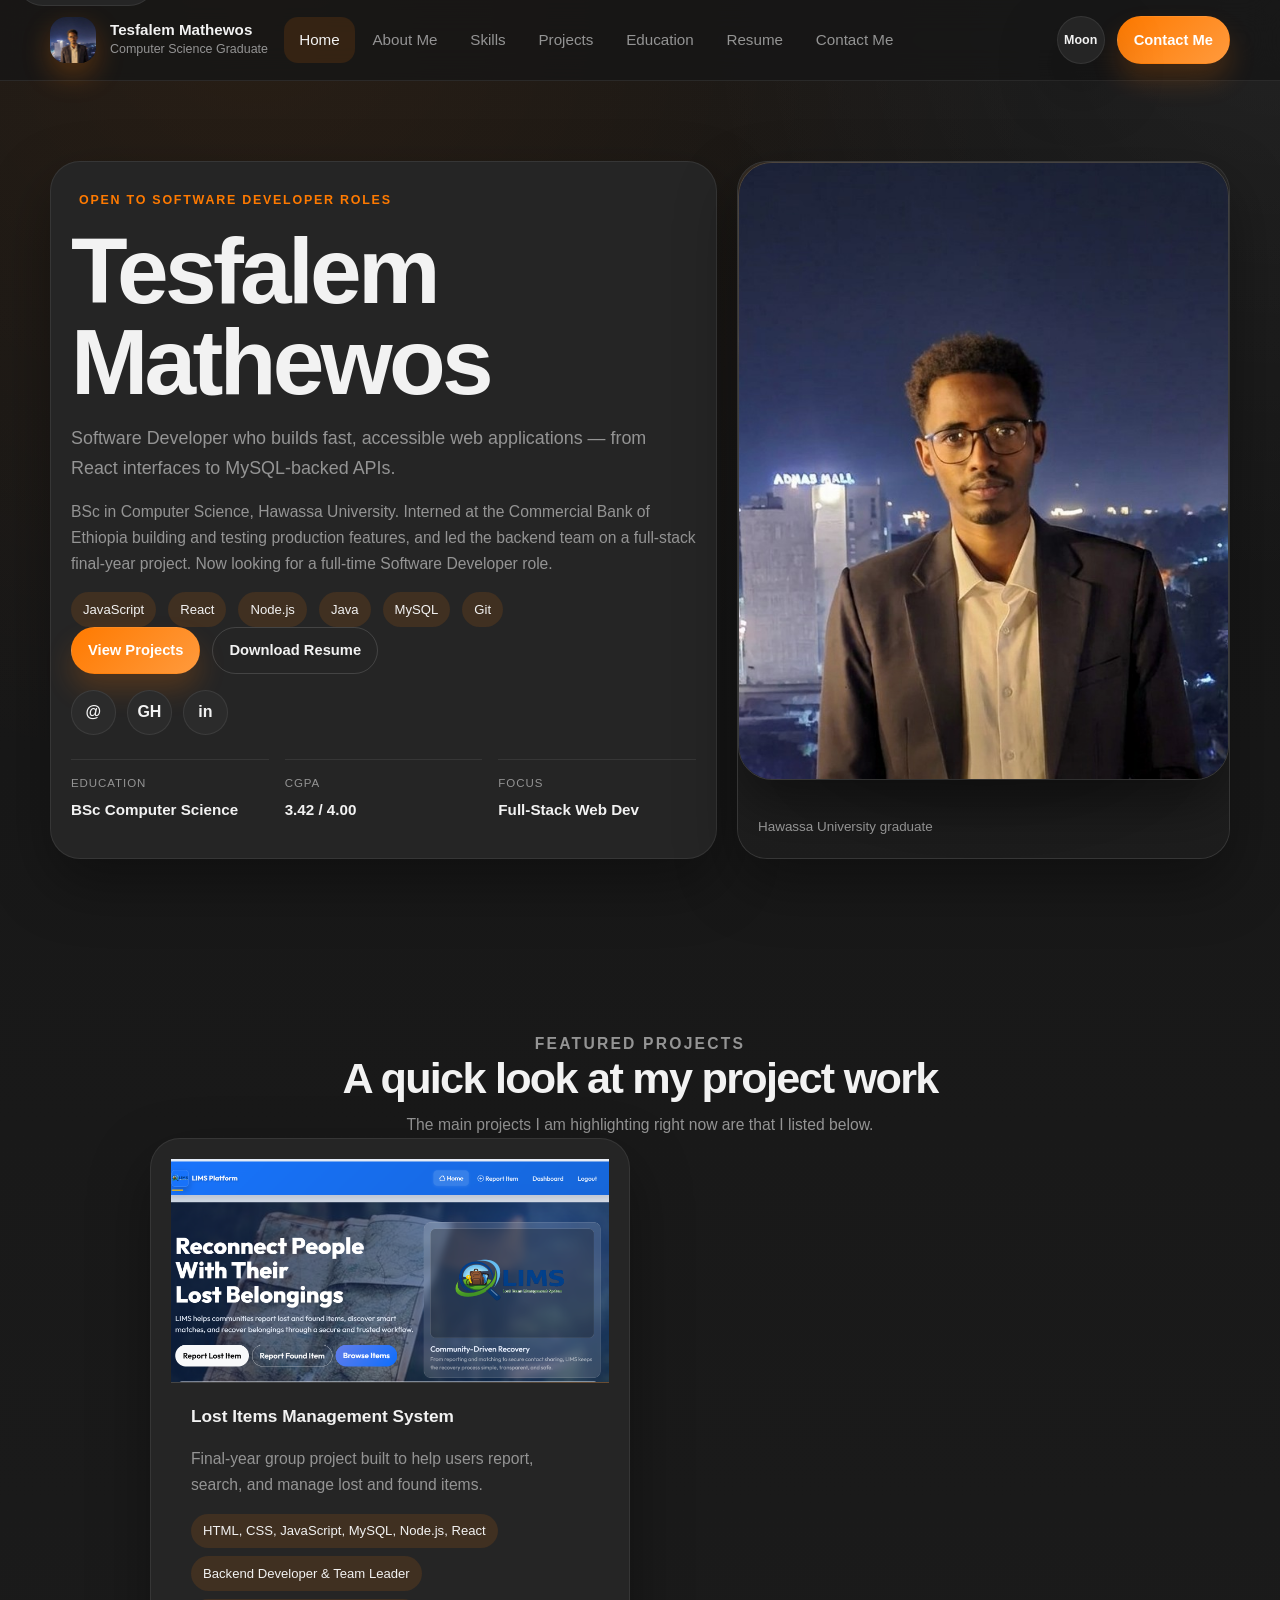
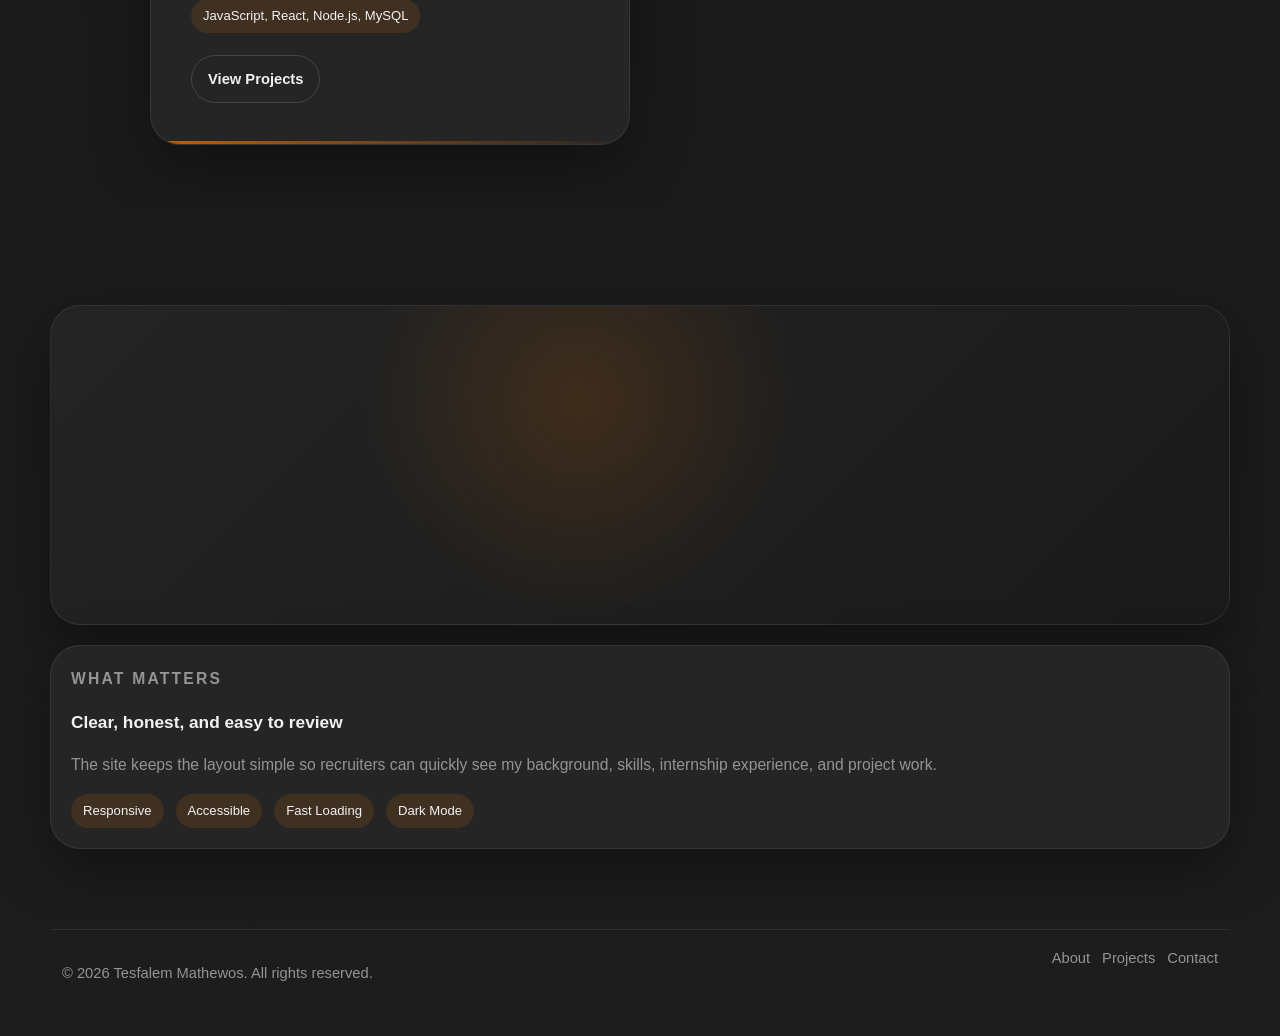
==== index.html @ 022b609b "first commit" ====
<!DOCTYPE html>
<html lang="en" data-page="home">
<head>
  <meta charset="UTF-8" />
  <meta name="viewport" content="width=device-width, initial-scale=1.0" />
  <meta name="description" content="Tesfalem Mathewos - Software Developer and Computer Science graduate specializing in JavaScript, React, Node.js and MySQL. View projects and resume." />
  <meta name="theme-color" content="#161616" />
  <title>Tesfalem Mathewos | Software Developer</title>
  <link rel="stylesheet" href="css/style.css" />
</head>
<body>
  <a class="skip-link" href="#main-content">Skip to content</a>

  <header class="site-header">
    <div class="container nav-shell">
      <a class="brand" href="index.html" aria-label="Home">
        <picture>
          <source srcset="images/tesfalem-mathewos-photo.webp" type="image/webp" />
          <img class="brand-mark" src="images/tesfalem-mathewos-photo.jpg" alt="Tesfalem Mathewos" width="46" height="46" loading="eager" decoding="async" />
        </picture>
        <span class="brand-text">
          <strong>Tesfalem Mathewos</strong>
          <span>Computer Science Graduate</span>
        </span>
      </a>

      <button class="icon-button mobile-toggle" type="button" aria-label="Toggle navigation" aria-expanded="false" aria-controls="primary-navigation">
        <span aria-hidden="true"></span><span aria-hidden="true"></span><span aria-hidden="true"></span>
      </button>

      <nav class="site-nav" id="primary-navigation" aria-label="Primary navigation">
        <a href="index.html">Home</a>
        <a href="about.html">About Me</a>
        <a href="skills.html">Skills</a>
        <a href="projects.html">Projects</a>
        <a href="education.html">Education</a>
        <a href="resume.html">Resume</a>
        <a href="contact.html">Contact Me</a>
      </nav>

      <div class="nav-actions">
        <button class="icon-button theme-toggle" type="button" aria-label="Toggle dark mode" aria-pressed="false">
          <span class="theme-icon theme-sun" aria-hidden="true">Sun</span>
          <span class="theme-icon theme-moon" aria-hidden="true">Moon</span>
        </button>
        <a class="button button-primary button-small" href="contact.html">Contact Me</a>
      </div>
    </div>
  </header>
  <main id="main-content">
    <section class="section page-hero">
      <div class="container hero-grid">
        <div class="hero-copy reveal">
          <p class="eyebrow"><span class="status-dot" aria-hidden="true"></span>Open to Software Developer roles</p>
          <h1>Tesfalem Mathewos</h1>
          <p class="lead">Software Developer who builds fast, accessible web applications&nbsp;— from React interfaces to MySQL-backed APIs.</p>
          <p class="intro">BSc in Computer Science, Hawassa University. Interned at the Commercial Bank of Ethiopia building and testing production features, and led the backend team on a full-stack final-year project. Now looking for a full-time Software Developer role.</p>

          <ul class="chip-row" aria-label="Core technologies">
            <li class="chip">JavaScript</li>
            <li class="chip">React</li>
            <li class="chip">Node.js</li>
            <li class="chip">Java</li>
            <li class="chip">MySQL</li>
            <li class="chip">Git</li>
          </ul>

          <div class="button-row">
            <a class="button button-primary button-small" href="projects.html">View Projects</a>
            <a class="button button-secondary button-small" href="assets/Tesfalem-Mathewos-CV.pdf" download>Download Resume</a>
          </div>

          <div class="social-row" aria-label="Social links">
            <a class="social-pill" href="mailto:tesfalemmathewos20@gmail.com" aria-label="Email Tesfalem">@</a>
            <a class="social-pill" href="https://github.com/fillet-tesf" target="_blank" rel="noopener noreferrer" aria-label="GitHub profile (opens in a new tab)">GH</a>
            <a class="social-pill" href="https://www.linkedin.com/in/tesfalem-mathewos" target="_blank" rel="noopener noreferrer" aria-label="LinkedIn profile (opens in a new tab)">in</a>
          </div>

          <dl class="hero-metrics" aria-label="Professional highlights">
            <div><dt>Education</dt><dd>BSc Computer Science</dd></div>
            <div><dt>CGPA</dt><dd>3.42 / 4.00</dd></div>
            <div><dt>Focus</dt><dd>Full-Stack Web Dev</dd></div>
          </dl>
        </div>

        <aside class="hero-visual reveal" aria-label="Professional photo">
          <div class="portrait-stage">
            <picture>
              <source srcset="images/tesfalem-mathewos-photo.webp" type="image/webp" />
              <img
                class="portrait-photo"
                src="images/tesfalem-mathewos-photo.jpg"
                alt="Tesfalem Mathewos professional portrait"
                width="554"
                height="614"
                loading="eager"
                decoding="async"
                fetchpriority="high"
              />
            </picture>
            <div class="portrait-scrim" aria-hidden="true"></div>
            <div class="portrait-caption">
              <span>Hawassa University graduate</span>
            </div>
          </div>
        </aside>
      </div>
    </section>

    <section class="section">
      <div class="container">
        <div class="section-heading centered reveal">
          <p class="eyebrow">Featured Projects</p>
          <h2>A quick look at my project work</h2>
          <p>The main projects I am highlighting right now are that I listed below.</p>
        </div>

        <div class="projects-grid project-gallery">
          <article class="project-card reveal">
            <div class="project-media"><img src="images/lims-project-screenshot.png" alt="LIMS Platform homepage showing lost and found item reporting and browsing" loading="lazy" /></div>
            <div class="project-body">
              <h3>Lost Items Management System</h3>
              <p>Final-year group project built to help users report, search, and manage lost and found items.</p>
              <div class="tag-row"><span>HTML, CSS, JavaScript, MySQL, Node.js, React</span><span>Backend Developer & Team Leader</span><span>JavaScript, React, Node.js, MySQL</span></div>
              <div class="project-actions">
                <a class="button button-secondary button-small" href="projects.html">View Projects</a>
              </div>
            </div>
          </article>
        </div>
      </div>
    </section>

    <section class="section">
      <div class="container split-grid">
        <div class="split-decor reveal" aria-hidden="true"></div>
        <div class="panel reveal">
          <p class="eyebrow">What matters</p>
          <h2>Clear, honest, and easy to review</h2>
          <p>The site keeps the layout simple so recruiters can quickly see my background, skills, internship experience, and project work.</p>
          <div class="chip-row">
            <span class="chip">Responsive</span>
            <span class="chip">Accessible</span>
            <span class="chip">Fast Loading</span>
            <span class="chip">Dark Mode</span>
          </div>
        </div>
      </div>
    </section>
  </main>

  <button class="scroll-top" type="button" aria-label="Scroll to top">^</button>

  <footer class="footer">
    <div class="container footer-grid">
      <p>© <span id="year"></span> Tesfalem Mathewos. All rights reserved.</p>
      <div class="footer-links">
        <a href="about.html">About</a>
        <a href="projects.html">Projects</a>
        <a href="contact.html">Contact</a>
      </div>
    </div>
  </footer>

  <script src="js/script.js"></script>
</body>
</html>
---- css/style.css ----
:root {
  --bg: #161616;
  --bg-2: #1d1d1d;
  --surface: #252525;
  --surface-2: #2b2b2b;
  --surface-soft: rgba(37, 37, 37, 0.9);
  --text: #f2f2f2;
  --muted: #949494;
  --accent: #ff7a00;
  --accent-2: #ff9a3d;
  --border: rgba(255, 255, 255, 0.08);
  --ring: rgba(255, 122, 0, 0.25);
  --shadow: 0 24px 60px rgba(0, 0, 0, 0.35);
  --radius: 22px;
  --radius-lg: 30px;
  --container: 1180px;
  --transition: 220ms ease;
}

[data-theme="light"] {
  --bg: #eef1f5;
  --bg-2: #ffffff;
  --surface: #ffffff;
  --surface-2: #f3f5f8;
  --surface-soft: rgba(255, 255, 255, 0.9);
  --text: #191919;
  --muted: #656565;
  --border: rgba(25, 25, 25, 0.08);
  --shadow: 0 18px 46px rgba(25, 25, 25, 0.08);
}

*,
*::before,
*::after {
  box-sizing: border-box;
}

html {
  scroll-behavior: smooth;
}

body {
  margin: 0;
  font-family: "Segoe UI", "Aptos", "Helvetica Neue", Arial, sans-serif;
  color: var(--text);
  background:
    radial-gradient(circle at 20% 0%, rgba(255, 122, 0, 0.08), transparent 28%),
    radial-gradient(circle at 100% 0%, rgba(255, 255, 255, 0.05), transparent 20%),
    linear-gradient(180deg, var(--bg), var(--bg-2));
  line-height: 1.65;
  -webkit-font-smoothing: antialiased;
  text-rendering: optimizeLegibility;
  transition: background-color var(--transition), color var(--transition);
}

body.nav-open {
  overflow: hidden;
}

a {
  color: inherit;
  text-decoration: none;
}

button,
input,
textarea {
  font: inherit;
}

img {
  display: block;
  max-width: 100%;
}

a:focus-visible,
button:focus-visible,
input:focus-visible,
textarea:focus-visible,
[tabindex]:focus-visible {
  outline: 2px solid var(--accent);
  outline-offset: 3px;
  border-radius: 4px;
}

.skip-link {
  position: absolute;
  left: 1rem;
  top: -48px;
  z-index: 999;
  padding: 0.8rem 1rem;
  border-radius: 999px;
  background: var(--surface);
  color: var(--text);
  border: 1px solid var(--border);
  transition: top var(--transition);
}

.skip-link:focus {
  top: 1rem;
}

.container {
  width: min(100% - 1.5rem, var(--container));
  margin-inline: auto;
}

.site-header {
  position: sticky;
  top: 0;
  z-index: 100;
  backdrop-filter: blur(16px);
  background: rgba(22, 22, 22, 0.82);
  border-bottom: 1px solid var(--border);
}

[data-theme="light"] .site-header {
  background: rgba(238, 241, 245, 0.88);
}

@supports (background: color-mix(in srgb, white 50%, transparent)) {
  .site-header {
    background: color-mix(in srgb, var(--bg) 82%, transparent);
  }

  [data-theme="light"] .site-header {
    background: color-mix(in srgb, var(--bg) 82%, transparent);
  }
}

.nav-shell {
  display: flex;
  align-items: center;
  gap: 1rem;
  padding: 1rem 0;
}

.brand {
  display: inline-flex;
  align-items: center;
  gap: 0.85rem;
  min-width: 0;
}

.brand-mark {
  display: grid;
  place-items: center;
  width: 2.9rem;
  height: 2.9rem;
  flex-shrink: 0;
  border-radius: 16px;
  background: linear-gradient(135deg, var(--accent), var(--accent-2));
  color: #fff;
  font-weight: 800;
  letter-spacing: 0.08em;
  box-shadow: 0 12px 28px rgba(255, 122, 0, 0.28);
  overflow: hidden;
  object-fit: cover;
}

.brand-text {
  display: flex;
  flex-direction: column;
  min-width: 0;
}

.brand-text strong {
  font-size: 0.95rem;
  line-height: 1.2;
}

.brand-text span {
  color: var(--muted);
  font-size: 0.78rem;
}

.site-nav {
  position: fixed;
  inset: 4.9rem 1rem auto;
  display: grid;
  gap: 0.25rem;
  padding: 0.85rem;
  border-radius: 22px;
  background: var(--surface-soft);
  border: 1px solid var(--border);
  box-shadow: var(--shadow);
  opacity: 0;
  visibility: hidden;
  transform: translateY(-1rem);
  pointer-events: none;
  transition: opacity var(--transition), transform var(--transition), visibility var(--transition);
}

.site-nav.is-open {
  opacity: 1;
  visibility: visible;
  transform: translateY(0);
  pointer-events: auto;
}

.site-nav a {
  padding: 0.9rem 1rem;
  border-radius: 14px;
  color: var(--muted);
  font-size: 0.95rem;
  transition: background-color var(--transition), color var(--transition), transform var(--transition);
}

.site-nav a:hover,
.site-nav a:focus-visible,
.site-nav a.active {
  background: rgba(255, 122, 0, 0.12);
  color: var(--text);
}

.nav-actions {
  margin-left: auto;
  display: flex;
  align-items: center;
  gap: 0.75rem;
}

.icon-button {
  display: inline-grid;
  place-items: center;
  width: 3rem;
  height: 3rem;
  border: 1px solid var(--border);
  border-radius: 50%;
  background: var(--surface);
  color: var(--text);
  cursor: pointer;
  box-shadow: var(--shadow);
  transition: transform var(--transition), border-color var(--transition), background-color var(--transition);
}

.icon-button:hover {
  transform: translateY(-2px);
  border-color: rgba(255, 122, 0, 0.28);
}

.mobile-toggle {
  gap: 0.28rem;
  padding: 0;
}

.mobile-toggle span {
  display: block;
  width: 1.15rem;
  height: 2px;
  border-radius: 999px;
  background: currentColor;
}

.theme-toggle {
  position: relative;
}

.theme-icon {
  position: absolute;
  opacity: 0;
  font-size: 0.78rem;
  font-weight: 700;
  transition: opacity var(--transition), transform var(--transition);
  transform: scale(0.9);
}

html[data-theme="light"] .theme-sun,
html:not([data-theme="light"]) .theme-moon {
  opacity: 1;
  transform: scale(1);
}

.section {
  padding: 4rem 0;
}

.page-hero {
  padding-top: 2rem;
}

.hero-grid,
.page-hero-grid,
.resume-layout,
.contact-layout,
.split-grid {
  display: grid;
  gap: 1.25rem;
}

.hero-copy,
.hero-visual,
.panel,
.content-card,
.skill-card,
.project-card,
.timeline-card,
.certificate-card,
.contact-card,
.contact-form,
.resume-panel,
.cv-preview {
  background: var(--surface);
  border: 1px solid var(--border);
  border-radius: var(--radius-lg);
  box-shadow: var(--shadow);
}

.hero-copy,
.panel,
.content-card,
.skill-card,
.project-card,
.timeline-card,
.certificate-card,
.contact-card,
.contact-form,
.resume-panel,
.cv-preview {
  padding: 1.25rem;
}

.hero-copy h1,
.hero-copy h2,
.page-hero h1,
.page-hero h2,
.section-heading h2,
.section-heading h1,
.resume-panel h2 {
  margin: 0;
  line-height: 0.98;
  letter-spacing: -0.04em;
}

.hero-copy h1,
.hero-copy h2,
.page-hero h1 {
  font-size: clamp(2.8rem, 8vw, 5.8rem);
  max-width: 10ch;
}

.section-heading h1,
.section-heading h2,
.resume-panel h2 {
  font-size: clamp(1.7rem, 4vw, 2.7rem);
}

.eyebrow,
.page-eyebrow {
  display: inline-flex;
  align-items: center;
  gap: 0.5rem;
  margin: 0 0 1rem;
  color: var(--accent);
  font-size: 0.78rem;
  font-weight: 700;
  text-transform: uppercase;
  letter-spacing: 0.14em;
}

.lead {
  margin: 1rem 0 0;
  max-width: 62ch;
  color: var(--muted);
  font-size: clamp(1rem, 1.6vw, 1.12rem);
}

html[data-page="about"] .lead {
  font-size: 0.95rem;
  line-height: 1.7;
}

.intro,
.section-heading p,
.panel p,
.content-card p,
.skill-card p,
.project-body p,
.timeline-card p,
.certificate-card p,
.contact-card p,
.resume-panel p,
.cv-preview p {
  color: var(--muted);
  font-size: 0.98rem;
}

.button-row,
.resume-actions,
.project-actions,
.filter-bar,
.footer-links,
.chip-row {
  display: flex;
  flex-wrap: wrap;
  gap: 0.75rem;
  margin: 0;
  padding: 0;
  list-style: none;
}

.button {
  display: inline-flex;
  align-items: center;
  justify-content: center;
  min-height: 3rem;
  padding: 0.9rem 1.25rem;
  border-radius: 999px;
  border: 1px solid transparent;
  font-weight: 700;
  transition: transform var(--transition), background-color var(--transition), border-color var(--transition), color var(--transition);
}

.button:hover,
.button:focus-visible {
  transform: translateY(-2px);
}

.button-primary {
  background: linear-gradient(135deg, var(--accent), var(--accent-2));
  color: #fff;
  box-shadow: 0 16px 28px rgba(255, 122, 0, 0.2);
}

.button-secondary {
  background: transparent;
  border-color: rgba(255, 255, 255, 0.14);
  color: var(--text);
}

[data-theme="light"] .button-secondary {
  border-color: rgba(25, 25, 25, 0.12);
}

.button-ghost {
  background: transparent;
  color: var(--text);
  border-color: var(--border);
}

.button-small {
  min-height: 2.6rem;
  padding: 0.65rem 1rem;
  font-size: 0.92rem;
}

.hero-metrics,
.quick-facts,
.meta-grid {
  display: grid;
  gap: 1rem;
}

.hero-metrics {
  margin-top: 1.5rem;
  grid-template-columns: repeat(3, minmax(0, 1fr));
}

.hero-metrics div,
.quick-facts div,
.meta-item {
  padding-top: 0.9rem;
  border-top: 1px solid var(--border);
}

.hero-metrics dt,
.quick-facts span,
.timeline-label,
.meta-label {
  color: var(--muted);
  font-size: 0.72rem;
  text-transform: uppercase;
  letter-spacing: 0.08em;
}

.hero-metrics dd,
.quick-facts strong,
.meta-item strong {
  margin: 0.25rem 0 0;
  color: var(--text);
  font-weight: 700;
  font-size: 0.95rem;
}

.hero-visual {
  padding: 0;
  overflow: hidden;
  display: grid;
  align-items: stretch;
}

.portrait-stage {
  min-height: 540px;
  position: relative;
  overflow: hidden;
  display: grid;
  background:
    radial-gradient(circle at 60% 45%, rgba(255, 255, 255, 0.06), transparent 27%),
    linear-gradient(135deg, rgba(255, 122, 0, 0.07), transparent 45%),
  linear-gradient(180deg, #262626, #1d1d1d);
}

.portrait-photo {
  position: relative;
  width: 100%;
  height: 100%;
  min-height: 540px;
  object-fit: cover;
  object-position: center;
  border-radius: 34px;
  box-shadow: 0 26px 56px rgba(0, 0, 0, 0.42);
  transform: none;
  border: 1px solid rgba(255, 255, 255, 0.12);
}

.portrait-stage::before {
  content: "";
  position: absolute;
  width: min(72%, 420px);
  aspect-ratio: 1 / 1;
  border-radius: 50%;
  background: rgba(255, 255, 255, 0.04);
}

.portrait-stage::after {
  content: "";
  position: absolute;
  inset: auto 14% 7% 14%;
  height: 18%;
  border-radius: 50%;
  background: rgba(0, 0, 0, 0.18);
  filter: blur(24px);
  z-index: 0;
}

.portrait-caption {
  position: absolute;
  left: 1.25rem;
  right: 1.25rem;
  bottom: 1.25rem;
  display: flex;
  justify-content: space-between;
  gap: 1rem;
  color: var(--muted);
  font-size: 0.84rem;
}

.hero-card-title {
  color: var(--accent);
  font-weight: 700;
}

.section-heading {
  max-width: 68rem;
}

.section-heading p {
  margin: 0.75rem 0 0;
  max-width: 70ch;
  font-size: 0.98rem;
}

.grid-section,
.skills-grid,
.projects-grid,
.cert-grid,
.contact-cards,
.timeline {
  display: grid;
  gap: 1rem;
}

.project-gallery {
  width: min(100%, 980px);
  margin-inline: auto;
}

.grid-section {
  grid-template-columns: 1fr;
}

.check-list {
  margin: 0;
  padding-left: 1.2rem;
  color: var(--muted);
}

.check-list li + li {
  margin-top: 0.55rem;
}

.skill-card {
  position: relative;
  overflow: hidden;
}

.skill-card::after,
.project-card::after,
.certificate-card::after,
.contact-card::after {
  content: "";
  position: absolute;
  inset: auto 0 0;
  height: 3px;
  background: linear-gradient(90deg, var(--accent), transparent);
  opacity: 0.7;
}

.skill-card h3,
.project-body h3,
.timeline-card h3,
.certificate-card h3,
.panel h2,
.content-card h3,
.resume-panel h2,
.cv-preview h3 {
  margin: 0;
  font-size: 1.08rem;
}

.skill-bar {
  height: 0.72rem;
  margin-top: 1rem;
  border-radius: 999px;
  background: rgba(255, 255, 255, 0.08);
  overflow: hidden;
}

[data-theme="light"] .skill-bar {
  background: rgba(25, 25, 25, 0.08);
}

.skill-bar span {
  display: block;
  width: 0;
  height: 100%;
  border-radius: inherit;
  background: linear-gradient(135deg, var(--accent), var(--accent-2));
  transition: width 1200ms cubic-bezier(0.2, 0.8, 0.2, 1);
}

.filter-bar {
  margin: 1rem 0 1.25rem;
}

.filter-button {
  min-height: 2.8rem;
  padding: 0.75rem 1rem;
  border: 1px solid var(--border);
  border-radius: 999px;
  background: var(--surface);
  color: var(--muted);
  cursor: pointer;
  transition: background-color var(--transition), color var(--transition), transform var(--transition), border-color var(--transition);
}

.filter-button:hover,
.filter-button.is-active {
  background: var(--accent);
  color: #fff;
  border-color: transparent;
  transform: translateY(-1px);
}

.project-card {
  overflow: hidden;
  position: relative;
}

.project-media {
  min-height: 14rem;
  display: grid;
  place-items: center;
  background:
    radial-gradient(circle at top right, rgba(255, 122, 0, 0.24), transparent 30%),
    linear-gradient(135deg, #363636, #262626);
  border-bottom: 1px solid var(--border);
  color: #fff;
  font-weight: 700;
  letter-spacing: 0.06em;
  text-transform: uppercase;
}

.project-media img {
  width: 100%;
  height: 100%;
  object-fit: cover;
  display: block;
}

.project-body {
  padding: 1.2rem 1.25rem 1.35rem;
}

.tag-row {
  display: flex;
  flex-wrap: wrap;
  gap: 0.5rem;
  margin: 1rem 0 1.1rem;
}

.tag-row span,
.chip {
  padding: 0.4rem 0.75rem;
  border-radius: 999px;
  background: rgba(255, 122, 0, 0.12);
  color: var(--text);
  font-size: 0.82rem;
}

.timeline {
  position: relative;
}

.timeline::before {
  content: "";
  position: absolute;
  left: 0.45rem;
  top: 0;
  bottom: 0;
  width: 2px;
  background: rgba(255, 122, 0, 0.22);
}

.timeline-item {
  display: grid;
  grid-template-columns: auto 1fr;
  gap: 1rem;
  align-items: start;
}

.timeline-marker {
  width: 1rem;
  height: 1rem;
  margin-top: 1.3rem;
  border-radius: 50%;
  background: var(--accent);
  box-shadow: 0 0 0 6px var(--ring);
  position: relative;
  z-index: 1;
}

.certificate-icon {
  display: grid;
  place-items: center;
  width: 3rem;
  height: 3rem;
  margin-bottom: 1rem;
  border-radius: 16px;
  background: rgba(255, 122, 0, 0.12);
  color: var(--accent);
  font-size: 1.25rem;
  font-weight: 800;
}

.contact-grid,
.resume-layout {
  display: grid;
  gap: 1rem;
}

.contact-cards {
  grid-template-columns: repeat(auto-fit, minmax(220px, 1fr));
}

.contact-card {
  display: grid;
  gap: 0.4rem;
  position: relative;
  transition: transform var(--transition), border-color var(--transition);
}

.contact-card:hover,
.contact-card:focus-visible {
  transform: translateY(-3px);
  border-color: rgba(255, 122, 0, 0.3);
}

.contact-card span {
  color: var(--muted);
  font-size: 0.72rem;
  text-transform: uppercase;
  letter-spacing: 0.08em;
}

.contact-form {
  display: grid;
  gap: 1rem;
}

.form-row {
  display: grid;
  gap: 0.45rem;
}

.form-row label {
  font-weight: 700;
}

.form-row input,
.form-row textarea {
  width: 100%;
  padding: 0.95rem 1rem;
  border: 1px solid var(--border);
  border-radius: 16px;
  background: var(--surface-2);
  color: var(--text);
  transition: border-color var(--transition), box-shadow var(--transition), background-color var(--transition);
}

.form-row input::placeholder,
.form-row textarea::placeholder {
  color: var(--muted);
  opacity: 0.85;
}

.form-row input:focus,
.form-row textarea:focus {
  outline: none;
  border-color: var(--accent);
  box-shadow: 0 0 0 4px rgba(255, 122, 0, 0.16);
}

.form-actions {
  display: grid;
  gap: 0.75rem;
}

.form-note {
  margin: 0;
  color: var(--muted);
  font-size: 0.88rem;
}

.resume-panel {
  display: grid;
  gap: 1rem;
}

.cv-preview {
  overflow: hidden;
}

.cv-doc {
  padding: 1.25rem;
  background: linear-gradient(180deg, rgba(255, 122, 0, 0.08), transparent 18%);
}

.cv-doc .line {
  height: 1px;
  background: var(--border);
  margin: 1rem 0;
}

.meta-grid {
  display: grid;
  gap: 0.75rem;
}

.meta-item {
  display: flex;
  justify-content: space-between;
  gap: 1rem;
  padding-top: 0.8rem;
  border-top: 1px solid var(--border);
}

.meta-item span {
  color: var(--muted);
}

.footer {
  width: min(100% - 1rem, var(--container));
  margin-inline: auto;
  margin-bottom: 0.75rem;
  padding: 1rem 0 1.5rem;
  border-top: 1px solid var(--border);
}

.footer-grid {
  display: flex;
  flex-wrap: wrap;
  justify-content: space-between;
  gap: 1rem;
  color: var(--muted);
  font-size: 0.92rem;
}

.scroll-top {
  position: fixed;
  right: 1rem;
  bottom: 1rem;
  width: 3rem;
  height: 3rem;
  border: 0;
  border-radius: 999px;
  background: linear-gradient(135deg, var(--accent), var(--accent-2));
  color: #fff;
  font-size: 1.15rem;
  font-weight: 800;
  cursor: pointer;
  box-shadow: var(--shadow);
  opacity: 0;
  visibility: hidden;
  transform: translateY(14px);
  pointer-events: none;
  transition: opacity var(--transition), transform var(--transition), visibility var(--transition);
}

.scroll-top.is-visible {
  opacity: 1;
  visibility: visible;
  transform: translateY(0);
  pointer-events: auto;
}

.reveal {
  opacity: 0;
  transform: translateY(24px);
  transition: opacity 700ms ease, transform 700ms ease;
}

.reveal.is-visible {
  opacity: 1;
  transform: translateY(0);
}

.project-card.is-hidden {
  display: none;
}

.split-decor {
  min-height: 320px;
  border-radius: var(--radius-lg);
  background:
    radial-gradient(circle at 45% 30%, rgba(255, 122, 0, 0.14), transparent 32%),
    linear-gradient(135deg, #242424, #1a1a1a);
  border: 1px solid var(--border);
  box-shadow: var(--shadow);
}

.section-heading.centered {
  text-align: center;
  margin-inline: auto;
}

.section-heading.centered p {
  margin-inline: auto;
}

.social-row {
  display: flex;
  flex-wrap: wrap;
  gap: 0.7rem;
  margin-top: 1rem;
}

.social-pill {
  display: inline-grid;
  place-items: center;
  width: 2.8rem;
  height: 2.8rem;
  border-radius: 50%;
  border: 1px solid var(--border);
  background: var(--surface-2);
  color: var(--text);
  font-weight: 700;
}

.page-note {
  color: var(--muted);
  margin-top: 0.75rem;
}

.project-gallery .project-card .project-media {
  min-height: 14rem;
}

@media (min-width: 760px) {
  .section {
    padding: 5rem 0;
  }

  .hero-grid {
    grid-template-columns: 1.15fr 0.85fr;
    align-items: stretch;
  }

  .page-hero-grid,
  .resume-layout,
  .contact-layout {
    grid-template-columns: repeat(2, minmax(0, 1fr));
  }

  .grid-section {
    grid-template-columns: repeat(2, minmax(0, 1fr));
  }

  .grid-section .section-heading,
  .grid-section .content-card:first-of-type {
    grid-column: 1 / -1;
  }

  .skills-grid,
  .projects-grid,
  .cert-grid {
    grid-template-columns: repeat(2, minmax(0, 1fr));
  }

  .project-gallery {
    gap: 1.25rem;
  }

  .project-card {
    min-height: 100%;
  }

  .project-media {
    min-height: 15rem;
  }

  .contact-form {
    grid-template-columns: repeat(2, minmax(0, 1fr));
  }

  .full-width {
    grid-column: 1 / -1;
  }
}

@media (min-width: 1024px) {
  .mobile-toggle {
    display: none;
  }

  .site-nav {
    position: static;
    display: flex;
    align-items: center;
    gap: 0.15rem;
    padding: 0;
    border: 0;
    background: transparent;
    box-shadow: none;
    opacity: 1;
    visibility: visible;
    transform: none;
    pointer-events: auto;
  }

  .site-nav a {
    padding: 0.65rem 0.95rem;
  }

  .skills-grid {
    grid-template-columns: repeat(3, minmax(0, 1fr));
  }

  .projects-grid {
    grid-template-columns: repeat(3, minmax(0, 1fr));
  }

  .project-gallery {
    grid-template-columns: repeat(2, minmax(0, 1fr));
  }

  .cert-grid {
    grid-template-columns: repeat(3, minmax(0, 1fr));
  }

  .contact-layout {
    grid-template-columns: 0.95fr 1.05fr;
  }
}

@media (min-width: 1200px) {
  .project-gallery .project-card:nth-child(4) {
    grid-column: span 2;
  }
}

/* ---------- Projects section: richer project cards ---------- */

.project-card--featured .project-media {
  position: relative;
  aspect-ratio: 16 / 10;
  min-height: 0;
}

.project-badge {
  position: absolute;
  top: 0.85rem;
  left: 0.85rem;
  padding: 0.35rem 0.8rem;
  border-radius: 999px;
  background: rgba(22, 22, 22, 0.72);
  color: #fff;
  font-size: 0.72rem;
  font-weight: 700;
  text-transform: uppercase;
  letter-spacing: 0.06em;
  backdrop-filter: blur(6px);
}

.project-heading h3 {
  font-size: 1.3rem;
}

.project-pitch {
  margin: 0.5rem 0 0;
  color: var(--text);
  font-weight: 600;
  font-size: 1rem;
  line-height: 1.5;
}

.project-overview {
  margin-top: 0.85rem;
}

.project-block {
  margin-top: 1.35rem;
}

.project-block .meta-label,
.project-insight .meta-label {
  display: block;
  margin: 0 0 0.65rem;
}

.feature-list {
  margin: 0;
  padding: 0;
  list-style: none;
  display: grid;
  gap: 0.6rem;
}

.feature-list li {
  position: relative;
  padding-left: 1.7rem;
  color: var(--text);
  font-size: 0.95rem;
  line-height: 1.5;
}

.feature-list li::before {
  content: "";
  position: absolute;
  left: 0;
  top: 0.14rem;
  width: 1.1rem;
  height: 1.1rem;
  border-radius: 50%;
  background: rgba(255, 122, 0, 0.14);
  border: 1px solid rgba(255, 122, 0, 0.45);
}

.feature-list li::after {
  content: "";
  position: absolute;
  left: 0.33rem;
  top: 0.38rem;
  width: 0.42rem;
  height: 0.22rem;
  border-left: 2px solid var(--accent);
  border-bottom: 2px solid var(--accent);
  transform: rotate(-45deg);
}

.project-insights {
  display: grid;
  gap: 1rem;
  margin-top: 1.35rem;
}

.project-insight {
  padding: 0.9rem 1rem 1rem;
  border-radius: var(--radius);
  background: var(--surface-2);
  border: 1px solid var(--border);
}

.project-insight p:last-child {
  margin: 0;
  color: var(--muted);
  font-size: 0.92rem;
  line-height: 1.55;
}

.project-role {
  margin-top: 1.35rem;
}

.project-actions {
  margin-top: 1.4rem;
}

.button.is-disabled {
  background: var(--surface-2);
  color: var(--muted);
  border: 1px dashed var(--border);
  opacity: 0.75;
  cursor: not-allowed;
  pointer-events: none;
  box-shadow: none;
}

@media (min-width: 620px) {
  .project-insights {
    grid-template-columns: repeat(2, minmax(0, 1fr));
  }
}
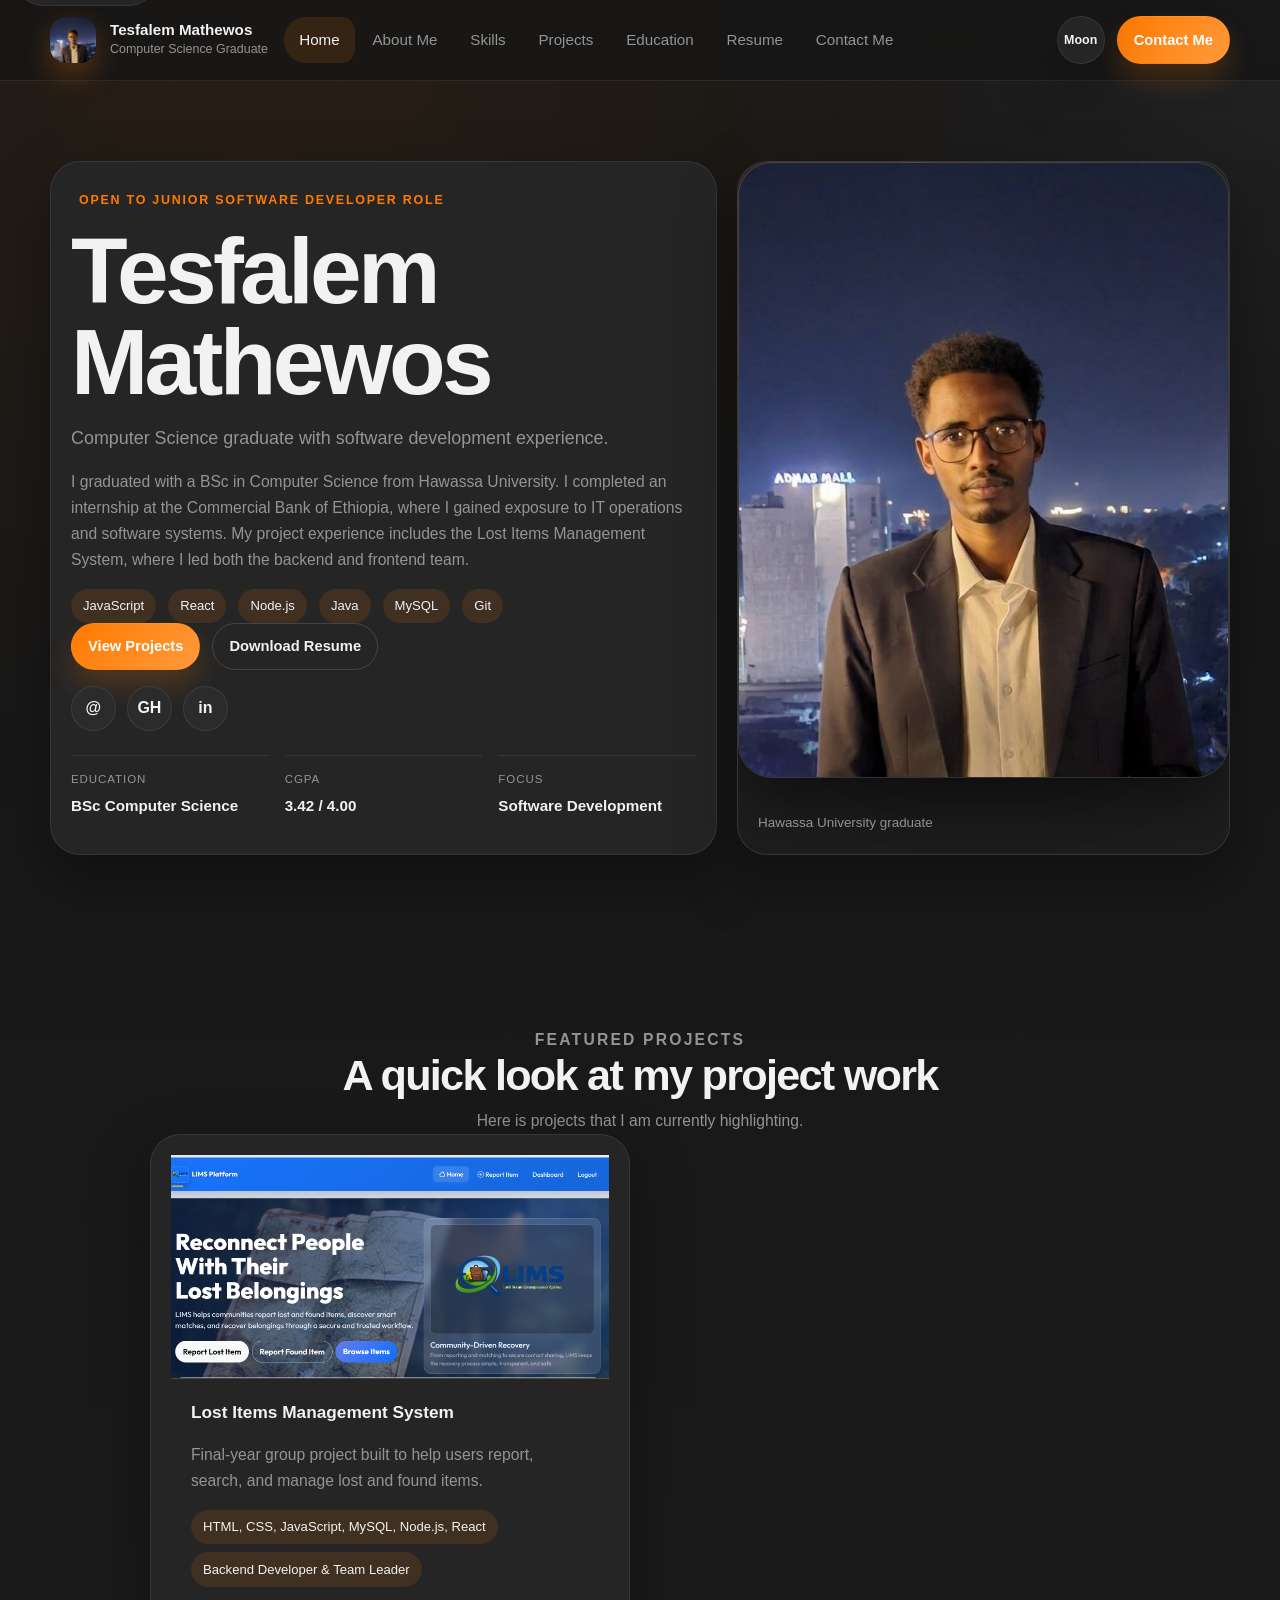
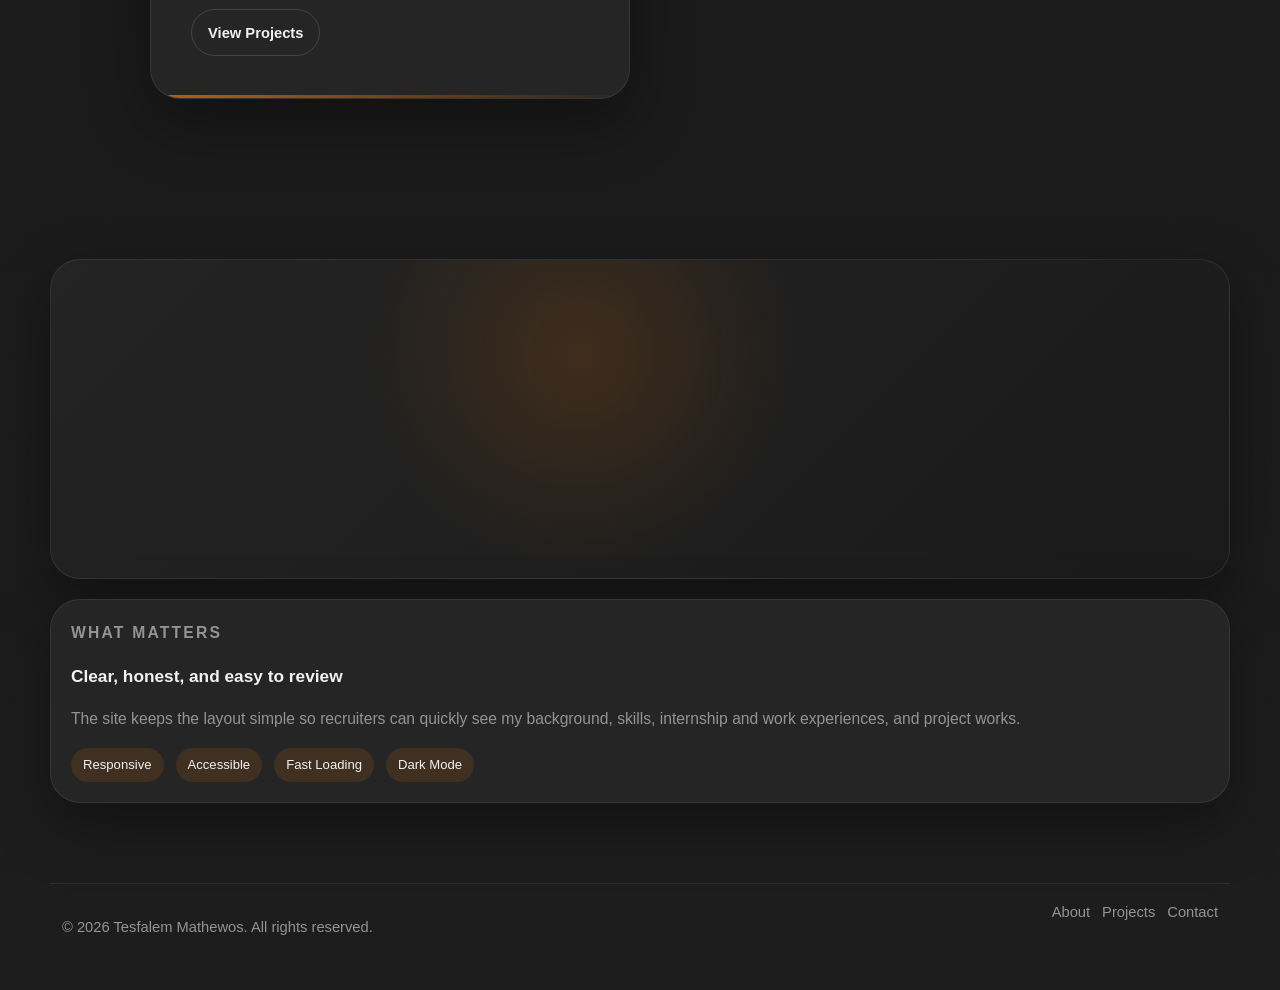
==== commit fa05c4f0: "Add live demo link to LIMS project" ====
--- a/index.html
+++ b/index.html
@@ -3,9 +3,9 @@
 <head>
   <meta charset="UTF-8" />
   <meta name="viewport" content="width=device-width, initial-scale=1.0" />
-  <meta name="description" content="Tesfalem Mathewos - Software Developer and Computer Science graduate specializing in JavaScript, React, Node.js and MySQL. View projects and resume." />
+  <meta name="description" content="Tesfalem Mathewos is a Computer Science graduate from Hawassa University with frontend development experience and software project work. View projects and resume." />
   <meta name="theme-color" content="#161616" />
-  <title>Tesfalem Mathewos | Software Developer</title>
+  <title>Tesfalem Mathewos | Junior Software Developer and Frontend Developer</title>
   <link rel="stylesheet" href="css/style.css" />
 </head>
 <body>
@@ -15,7 +15,6 @@
     <div class="container nav-shell">
       <a class="brand" href="index.html" aria-label="Home">
         <picture>
-          <source srcset="images/tesfalem-mathewos-photo.webp" type="image/webp" />
           <img class="brand-mark" src="images/tesfalem-mathewos-photo.jpg" alt="Tesfalem Mathewos" width="46" height="46" loading="eager" decoding="async" />
         </picture>
         <span class="brand-text">
@@ -51,10 +50,10 @@
     <section class="section page-hero">
       <div class="container hero-grid">
         <div class="hero-copy reveal">
-          <p class="eyebrow"><span class="status-dot" aria-hidden="true"></span>Open to Software Developer roles</p>
+          <p class="eyebrow"><span class="status-dot" aria-hidden="true"></span>Open to Junior Software Developer role</p>
           <h1>Tesfalem Mathewos</h1>
-          <p class="lead">Software Developer who builds fast, accessible web applications&nbsp;— from React interfaces to MySQL-backed APIs.</p>
-          <p class="intro">BSc in Computer Science, Hawassa University. Interned at the Commercial Bank of Ethiopia building and testing production features, and led the backend team on a full-stack final-year project. Now looking for a full-time Software Developer role.</p>
+          <p class="lead">Computer Science graduate with software development experience.</p>
+          <p class="intro">I graduated with a BSc in Computer Science from Hawassa University. I completed an internship at the Commercial Bank of Ethiopia, where I gained exposure to IT operations and software systems. My project experience includes the Lost Items Management System, where I led both the backend and frontend team.</p>
 
           <ul class="chip-row" aria-label="Core technologies">
             <li class="chip">JavaScript</li>
@@ -79,14 +78,13 @@
           <dl class="hero-metrics" aria-label="Professional highlights">
             <div><dt>Education</dt><dd>BSc Computer Science</dd></div>
             <div><dt>CGPA</dt><dd>3.42 / 4.00</dd></div>
-            <div><dt>Focus</dt><dd>Full-Stack Web Dev</dd></div>
+            <div><dt>Focus</dt><dd>Software Development</dd></div>
           </dl>
         </div>
 
         <aside class="hero-visual reveal" aria-label="Professional photo">
           <div class="portrait-stage">
             <picture>
-              <source srcset="images/tesfalem-mathewos-photo.webp" type="image/webp" />
               <img
                 class="portrait-photo"
                 src="images/tesfalem-mathewos-photo.jpg"
@@ -112,7 +110,7 @@
         <div class="section-heading centered reveal">
           <p class="eyebrow">Featured Projects</p>
           <h2>A quick look at my project work</h2>
-          <p>The main projects I am highlighting right now are that I listed below.</p>
+          <p>Here is projects that I am currently highlighting.</p>
         </div>
 
         <div class="projects-grid project-gallery">
@@ -121,7 +119,7 @@
             <div class="project-body">
               <h3>Lost Items Management System</h3>
               <p>Final-year group project built to help users report, search, and manage lost and found items.</p>
-              <div class="tag-row"><span>HTML, CSS, JavaScript, MySQL, Node.js, React</span><span>Backend Developer & Team Leader</span><span>JavaScript, React, Node.js, MySQL</span></div>
+              <div class="tag-row"><span>HTML, CSS, JavaScript, MySQL, Node.js, React</span><span>Backend Developer &amp; Team Leader</span></div>
               <div class="project-actions">
                 <a class="button button-secondary button-small" href="projects.html">View Projects</a>
               </div>
@@ -137,7 +135,7 @@
         <div class="panel reveal">
           <p class="eyebrow">What matters</p>
           <h2>Clear, honest, and easy to review</h2>
-          <p>The site keeps the layout simple so recruiters can quickly see my background, skills, internship experience, and project work.</p>
+          <p>The site keeps the layout simple so recruiters can quickly see my background, skills, internship and work experiences, and project works.</p>
           <div class="chip-row">
             <span class="chip">Responsive</span>
             <span class="chip">Accessible</span>
--- a/css/style.css
+++ b/css/style.css
@@ -177,6 +177,8 @@
 .site-nav {
   position: fixed;
   inset: 4.9rem 1rem auto;
+  max-height: calc(100vh - 6rem);
+  max-height: calc(100dvh - 6rem);
   display: grid;
   gap: 0.25rem;
   padding: 0.85rem;
@@ -188,6 +190,8 @@
   visibility: hidden;
   transform: translateY(-1rem);
   pointer-events: none;
+  overflow-y: auto;
+  overscroll-behavior: contain;
   transition: opacity var(--transition), transform var(--transition), visibility var(--transition);
 }
 
@@ -939,6 +943,14 @@
   box-shadow: var(--shadow);
 }
 
+.page-illustration {
+  display: block;
+  width: 100%;
+  height: auto;
+  aspect-ratio: 4 / 3;
+  object-fit: cover;
+}
+
 .section-heading.centered {
   text-align: center;
   margin-inline: auto;
@@ -1211,3 +1223,18 @@
     grid-template-columns: repeat(2, minmax(0, 1fr));
   }
 }
+
+@media (prefers-reduced-motion: reduce) {
+  html {
+    scroll-behavior: auto;
+  }
+
+  *,
+  *::before,
+  *::after {
+    animation-duration: 0.01ms !important;
+    animation-iteration-count: 1 !important;
+    scroll-behavior: auto !important;
+    transition-duration: 0.01ms !important;
+  }
+}
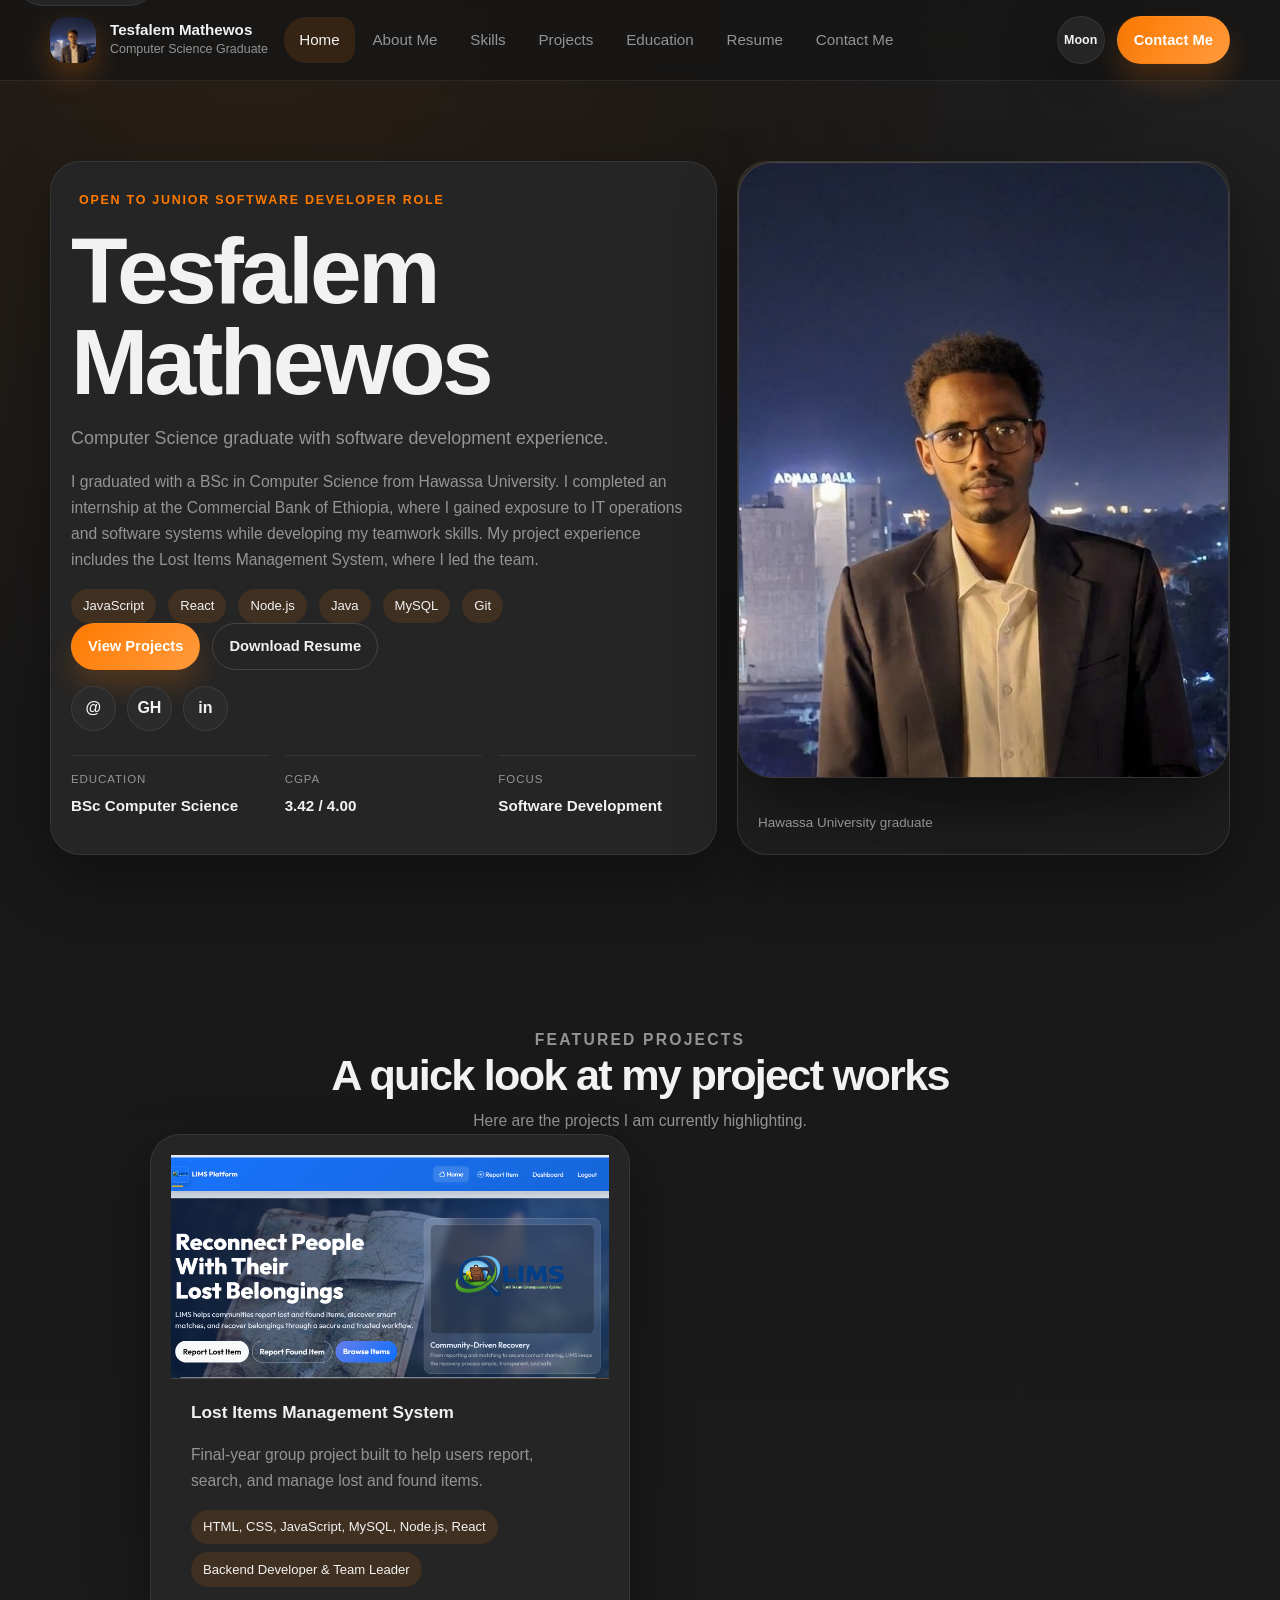
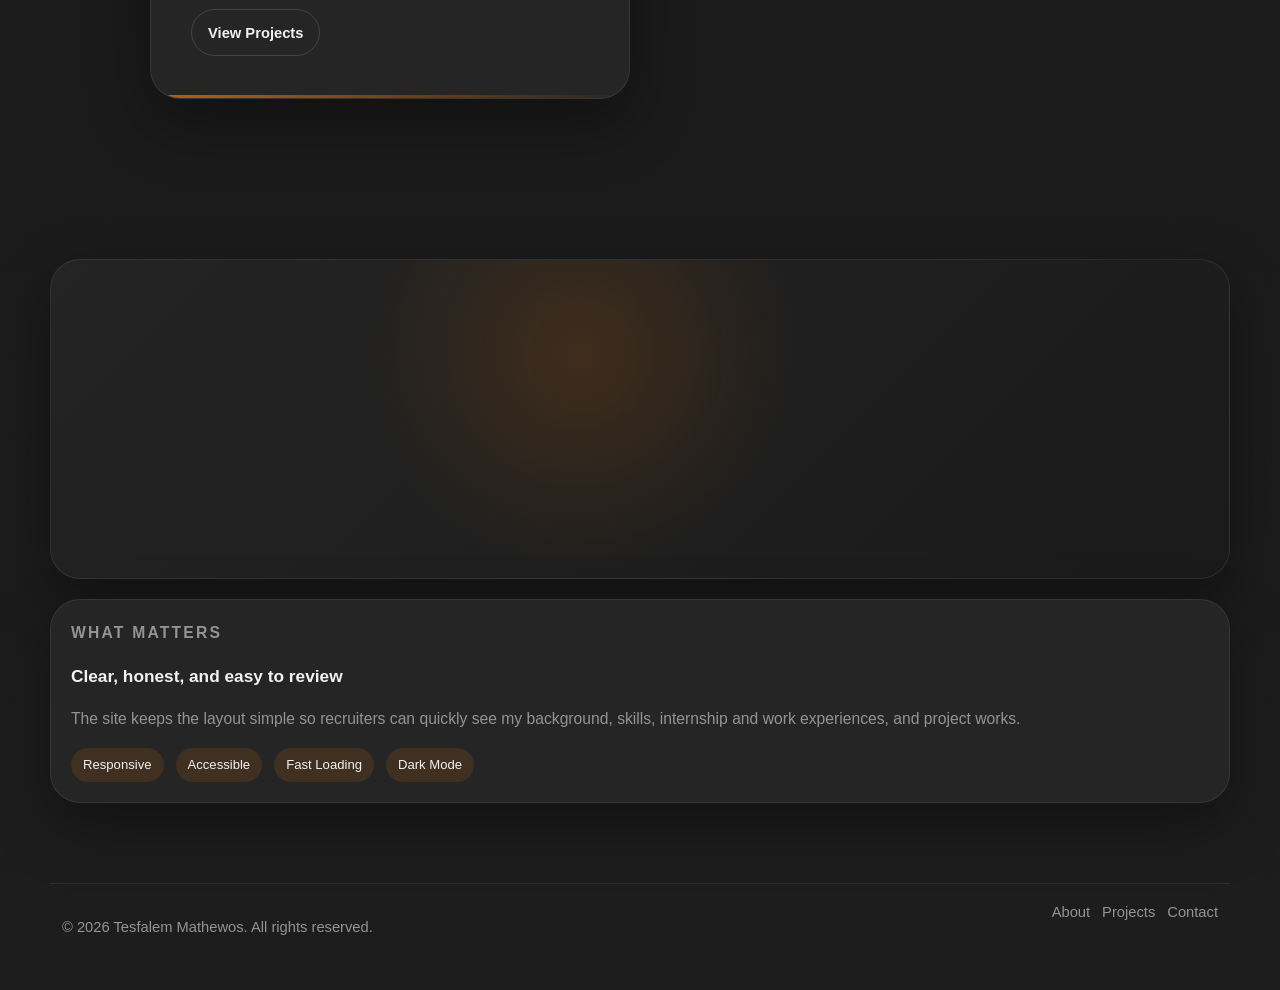
==== commit 9f0213e8: "Improve homepage wording" ====
--- a/index.html
+++ b/index.html
@@ -53,7 +53,7 @@
           <p class="eyebrow"><span class="status-dot" aria-hidden="true"></span>Open to Junior Software Developer role</p>
           <h1>Tesfalem Mathewos</h1>
           <p class="lead">Computer Science graduate with software development experience.</p>
-          <p class="intro">I graduated with a BSc in Computer Science from Hawassa University. I completed an internship at the Commercial Bank of Ethiopia, where I gained exposure to IT operations and software systems. My project experience includes the Lost Items Management System, where I led both the backend and frontend team.</p>
+          <p class="intro">I graduated with a BSc in Computer Science from Hawassa University. I completed an internship at the Commercial Bank of Ethiopia, where I gained exposure to IT operations and software systems while developing my teamwork skills. My project experience includes the Lost Items Management System, where I led the team.</p>
 
           <ul class="chip-row" aria-label="Core technologies">
             <li class="chip">JavaScript</li>
@@ -109,8 +109,8 @@
       <div class="container">
         <div class="section-heading centered reveal">
           <p class="eyebrow">Featured Projects</p>
-          <h2>A quick look at my project work</h2>
-          <p>Here is projects that I am currently highlighting.</p>
+          <h2>A quick look at my project works</h2>
+          <p>Here are the projects I am currently highlighting.</p>
         </div>
 
         <div class="projects-grid project-gallery">
